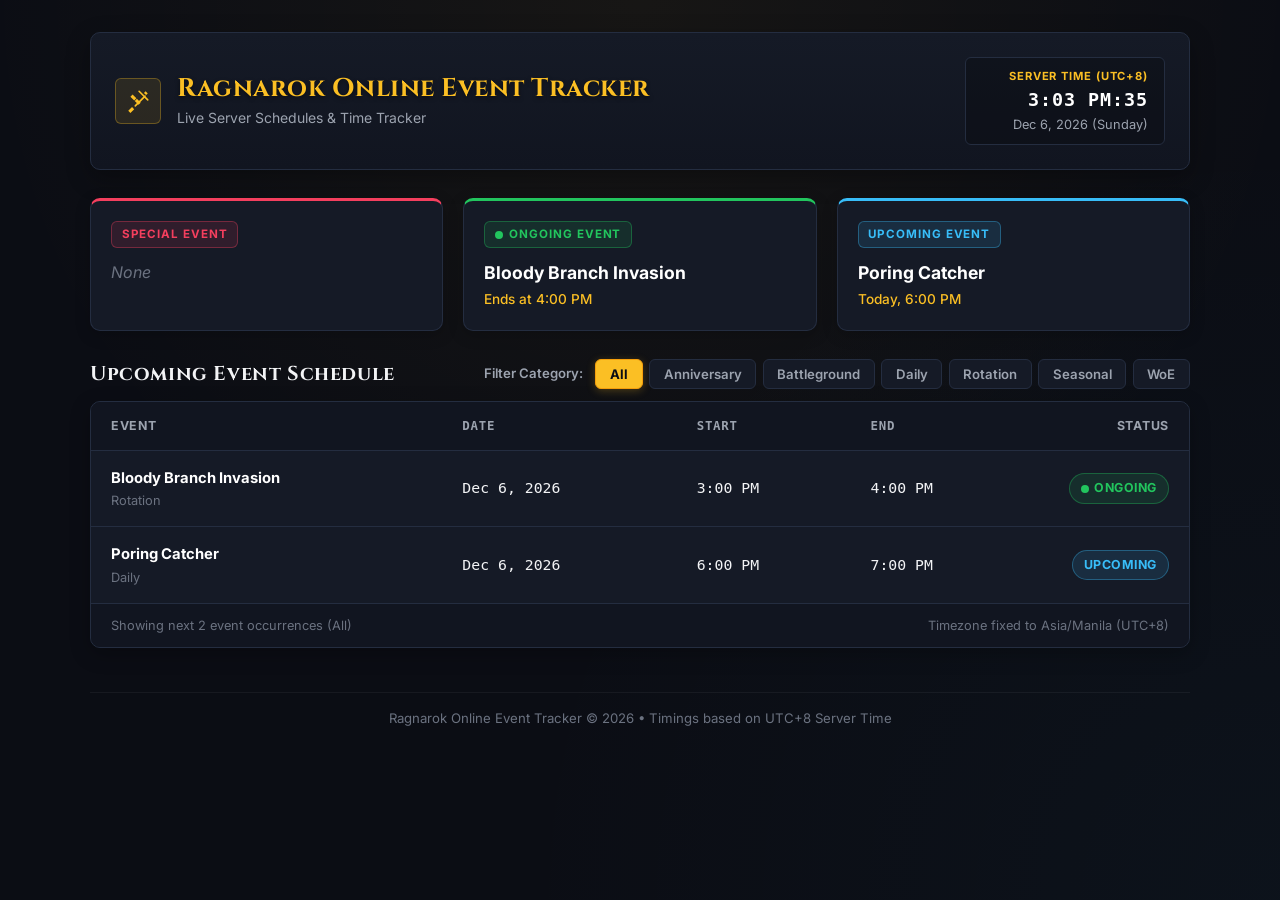
==== public/index.html @ a4b5ef9f "deploy: snapshot working tree" ====
<!DOCTYPE html>
<html lang="en">
<head>
  <meta charset="UTF-8">
  <meta name="viewport" content="width=device-width, initial-scale=1.0">
  <title>Ragnarok Online Event Tracker</title>
  <link rel="stylesheet" href="/style.css">
  <link rel="preconnect" href="https://fonts.googleapis.com">
  <link rel="preconnect" href="https://fonts.gstatic.com" crossorigin>
  <link href="https://fonts.googleapis.com/css2?family=Cinzel:wght@600;700;800&family=Inter:wght@400;500;600;700&display=swap" rel="stylesheet">
</head>
<body>
  <div class="app-container">
    <!-- Header Section -->
    <header class="header">
      <div class="header-content">
        <div class="header-brand">
          <div class="brand-icon">
            <svg viewBox="0 0 24 24" fill="currentColor" class="icon-sword">
              <path d="M14.5 13.5L11 10 9 12l3.5 3.5M10.5 9.5L7 6 5 8l3.5 3.5M19 3l-1.5 1.5 2 2L21 5l-2-2zM3 21l3.5-3.5 2 2L5 23 3 21z" />
              <path d="M18.5 7.5l-9 9M13 3l8 8" stroke="currentColor" stroke-width="1.5" stroke-linecap="round"/>
            </svg>
          </div>
          <div class="brand-text">
            <h1 class="site-title">Ragnarok Online Event Tracker</h1>
            <p class="site-subtitle">Live Server Schedules & Time Tracker</p>
          </div>
        </div>
        <div class="server-clock-card">
          <span class="clock-label">SERVER TIME (UTC+8)</span>
          <div class="clock-time" id="serverClock">--:--:-- --</div>
          <div class="clock-date" id="serverDate">--- --, ----</div>
        </div>
      </div>
    </header>

    <!-- Error Banner -->
    <div id="errorBanner" class="error-banner hidden">
      <div class="error-icon">⚠️</div>
      <div class="error-message" id="errorMessage">Unable to load event schedule. Please check events.json configuration.</div>
    </div>

    <!-- Top Status Section -->
    <section class="status-grid" aria-label="Event Status Overview">
      <!-- Special Event Card -->
      <div class="status-card card-special">
        <div class="card-header">
          <span class="card-badge badge-special">SPECIAL EVENT</span>
        </div>
        <div class="card-body" id="specialEventContent">
          <div class="status-value loading">Loading...</div>
        </div>
      </div>

      <!-- Ongoing Event Card -->
      <div class="status-card card-ongoing">
        <div class="card-header">
          <span class="card-badge badge-ongoing">
            <span class="pulse-dot"></span> ONGOING EVENT
          </span>
        </div>
        <div class="card-body" id="ongoingEventContent">
          <div class="status-value loading">Loading...</div>
        </div>
      </div>

      <!-- Upcoming Event Card -->
      <div class="status-card card-upcoming">
        <div class="card-header">
          <span class="card-badge badge-upcoming">UPCOMING EVENT</span>
        </div>
        <div class="card-body" id="upcomingEventContent">
          <div class="status-value loading">Loading...</div>
        </div>
      </div>
    </section>

    <!-- Main Content Section: Filters + Event Table -->
    <main class="main-content">
      <div class="section-header">
        <h2 class="section-title">Upcoming Event Schedule</h2>
        <div class="filter-wrapper">
          <span class="filter-label">Filter Category:</span>
          <div class="filter-container" id="categoryFilters">
            <button class="filter-btn active" data-category="All">All</button>
          </div>
        </div>
      </div>

      <!-- Table Wrapper for Responsiveness -->
      <div class="table-card">
        <div class="table-responsive">
          <table class="event-table">
            <thead>
              <tr>
                <th scope="col" class="col-event">Event</th>
                <th scope="col" class="col-date">Date</th>
                <th scope="col" class="col-time">Start</th>
                <th scope="col" class="col-time">End</th>
                <th scope="col" class="col-status">Status</th>
              </tr>
            </thead>
            <tbody id="eventTableBody">
              <tr>
                <td colspan="5" class="table-loading">Loading schedule data...</td>
              </tr>
            </tbody>
          </table>
        </div>
        <div class="table-footer">
          <span class="table-info" id="tableCountInfo">Showing upcoming events</span>
          <span class="timezone-note">Timezone fixed to Asia/Manila (UTC+8)</span>
        </div>
      </div>
    </main>

    <!-- Footer -->
    <footer class="footer">
      <p>Ragnarok Online Event Tracker &copy; 2026 &bull; Timings based on UTC+8 Server Time</p>
    </footer>
  </div>

  <script src="/script.js"></script>
</body>
</html>
---- style.css ----
/* Ragnarok Online Event Tracker Styling */
:root {
  --bg-dark: #0b0d14;
  --bg-card: #151a26;
  --bg-card-alt: #111520;
  --bg-card-hover: #1d2434;
  --border-color: #242d40;
  --border-color-light: rgba(255, 255, 255, 0.1);
  
  --text-primary: #f3f4f6;
  --text-secondary: #9ca3af;
  --text-muted: #6b7280;

  --color-gold: #fbbf24;
  --color-amber: #f59e0b;
  --color-green: #22c55e;
  --color-green-bg: rgba(34, 197, 94, 0.12);
  --color-green-border: rgba(34, 197, 94, 0.35);
  
  --color-blue: #38bdf8;
  --color-blue-bg: rgba(56, 189, 248, 0.12);
  --color-blue-border: rgba(56, 189, 248, 0.35);

  --color-purple: #c084fc;
  --color-pink: #f43f5e;
  --color-pink-bg: rgba(244, 63, 94, 0.12);
  --color-pink-border: rgba(244, 63, 94, 0.35);

  --font-heading: 'Cinzel', serif;
  --font-body: 'Inter', system-ui, -apple-system, sans-serif;

  --radius-sm: 6px;
  --radius-md: 10px;
  --radius-lg: 14px;
}

* {
  box-sizing: border-box;
  margin: 0;
  padding: 0;
}

body {
  background-color: var(--bg-dark);
  background-image: 
    radial-gradient(circle at 50% 0%, rgba(251, 191, 36, 0.05) 0%, transparent 60%),
    radial-gradient(circle at 100% 100%, rgba(56, 189, 248, 0.03) 0%, transparent 50%);
  color: var(--text-primary);
  font-family: var(--font-body);
  font-size: 15px;
  line-height: 1.5;
  min-height: 100vh;
  padding: 2rem 1rem;
}

.app-container {
  max-width: 1100px;
  margin: 0 auto;
  display: flex;
  flex-direction: column;
  gap: 1.75rem;
}

/* Header */
.header {
  background: linear-gradient(180deg, var(--bg-card) 0%, var(--bg-card-alt) 100%);
  border: 1px solid var(--border-color);
  border-radius: var(--radius-md);
  padding: 1.5rem;
  box-shadow: 0 8px 24px rgba(0, 0, 0, 0.3);
}

.header-content {
  display: flex;
  justify-content: space-between;
  align-items: center;
  flex-wrap: wrap;
  gap: 1.25rem;
}

.header-brand {
  display: flex;
  align-items: center;
  gap: 1rem;
}

.brand-icon {
  width: 46px;
  height: 46px;
  background: rgba(251, 191, 36, 0.1);
  border: 1px solid rgba(251, 191, 36, 0.3);
  border-radius: var(--radius-sm);
  display: flex;
  align-items: center;
  justify-content: center;
  color: var(--color-gold);
  flex-shrink: 0;
}

.icon-sword {
  width: 26px;
  height: 26px;
}

.site-title {
  font-family: var(--font-heading);
  font-size: 1.6rem;
  font-weight: 700;
  color: var(--color-gold);
  letter-spacing: 0.02em;
  text-shadow: 0 2px 4px rgba(0,0,0,0.5);
  line-height: 1.2;
}

.site-subtitle {
  color: var(--text-secondary);
  font-size: 0.875rem;
  margin-top: 0.2rem;
}

.server-clock-card {
  background: rgba(0, 0, 0, 0.25);
  border: 1px solid var(--border-color);
  border-radius: var(--radius-sm);
  padding: 0.6rem 1rem;
  text-align: right;
  min-width: 200px;
}

.clock-label {
  font-size: 0.7rem;
  font-weight: 700;
  letter-spacing: 0.08em;
  color: var(--color-gold);
  display: block;
}

.clock-time {
  font-family: monospace;
  font-size: 1.15rem;
  font-weight: 700;
  color: #ffffff;
  letter-spacing: 0.05em;
  margin: 0.1rem 0;
}

.clock-date {
  font-size: 0.8rem;
  color: var(--text-secondary);
}

/* Error Banner */
.error-banner {
  background: rgba(239, 68, 68, 0.15);
  border: 1px solid rgba(239, 68, 68, 0.4);
  border-radius: var(--radius-sm);
  padding: 1rem 1.25rem;
  display: flex;
  align-items: center;
  gap: 0.75rem;
  color: #fca5a5;
}

.error-banner.hidden {
  display: none;
}

.error-icon {
  font-size: 1.25rem;
}

/* Status Cards Grid */
.status-grid {
  display: grid;
  grid-template-columns: repeat(3, 1fr);
  gap: 1.25rem;
}

.status-card {
  background: var(--bg-card);
  border: 1px solid var(--border-color);
  border-radius: var(--radius-md);
  padding: 1.25rem;
  display: flex;
  flex-direction: column;
  gap: 0.75rem;
  transition: transform 0.2s ease, border-color 0.2s ease;
  box-shadow: 0 4px 16px rgba(0, 0, 0, 0.2);
}

.status-card:hover {
  border-color: rgba(255, 255, 255, 0.2);
}

.card-special {
  border-top: 3px solid var(--color-pink);
}

.card-ongoing {
  border-top: 3px solid var(--color-green);
}

.card-upcoming {
  border-top: 3px solid var(--color-blue);
}

.card-header {
  display: flex;
  align-items: center;
  justify-content: space-between;
}

.card-badge {
  font-size: 0.725rem;
  font-weight: 700;
  letter-spacing: 0.08em;
  padding: 0.25rem 0.6rem;
  border-radius: var(--radius-sm);
  display: inline-flex;
  align-items: center;
  gap: 0.4rem;
  text-transform: uppercase;
}

.badge-special {
  background: var(--color-pink-bg);
  border: 1px solid var(--color-pink-border);
  color: var(--color-pink);
}

.badge-ongoing {
  background: var(--color-green-bg);
  border: 1px solid var(--color-green-border);
  color: var(--color-green);
}

.badge-upcoming {
  background: var(--color-blue-bg);
  border: 1px solid var(--color-blue-border);
  color: var(--color-blue);
}

/* Pulse Animation for Ongoing */
.pulse-dot {
  width: 8px;
  height: 8px;
  background-color: var(--color-green);
  border-radius: 50%;
  display: inline-block;
  box-shadow: 0 0 0 rgba(34, 197, 94, 0.4);
  animation: pulse 1.6s infinite;
}

@keyframes pulse {
  0% {
    box-shadow: 0 0 0 0 rgba(34, 197, 94, 0.7);
  }
  70% {
    box-shadow: 0 0 0 8px rgba(34, 197, 94, 0);
  }
  100% {
    box-shadow: 0 0 0 0 rgba(34, 197, 94, 0);
  }
}

.card-body {
  display: flex;
  flex-direction: column;
  gap: 0.5rem;
}

.status-item {
  display: flex;
  flex-direction: column;
  padding-bottom: 0.4rem;
  border-bottom: 1px dashed rgba(255, 255, 255, 0.08);
}

.status-item:last-child {
  padding-bottom: 0;
  border-bottom: none;
}

.event-name {
  font-size: 1.1rem;
  font-weight: 700;
  color: #ffffff;
}

.event-subtext {
  font-size: 0.85rem;
  color: var(--color-gold);
  font-weight: 500;
  margin-top: 0.15rem;
}

.status-none {
  font-size: 1rem;
  color: var(--text-muted);
  font-style: italic;
}

/* Section Header & Filters */
.section-header {
  display: flex;
  justify-content: space-between;
  align-items: center;
  flex-wrap: wrap;
  gap: 1rem;
  margin-bottom: 0.75rem;
}

.section-title {
  font-family: var(--font-heading);
  font-size: 1.25rem;
  font-weight: 700;
  color: var(--text-primary);
  letter-spacing: 0.03em;
}

.filter-wrapper {
  display: flex;
  align-items: center;
  gap: 0.75rem;
  flex-wrap: wrap;
}

.filter-label {
  font-size: 0.825rem;
  color: var(--text-secondary);
  font-weight: 600;
}

.filter-container {
  display: flex;
  gap: 0.4rem;
  flex-wrap: wrap;
}

.filter-btn {
  background: var(--bg-card);
  border: 1px solid var(--border-color);
  color: var(--text-secondary);
  font-family: var(--font-body);
  font-size: 0.825rem;
  font-weight: 600;
  padding: 0.4rem 0.85rem;
  border-radius: var(--radius-sm);
  cursor: pointer;
  transition: all 0.2s ease;
}

.filter-btn:hover {
  background: var(--bg-card-hover);
  color: #ffffff;
  border-color: rgba(255, 255, 255, 0.2);
}

.filter-btn.active {
  background: var(--color-gold);
  color: #0b0d14;
  border-color: var(--color-amber);
  font-weight: 700;
  box-shadow: 0 2px 8px rgba(251, 191, 36, 0.25);
}

/* Table Card */
.table-card {
  background: var(--bg-card);
  border: 1px solid var(--border-color);
  border-radius: var(--radius-md);
  overflow: hidden;
  box-shadow: 0 6px 20px rgba(0, 0, 0, 0.25);
}

.table-responsive {
  width: 100%;
  overflow-x: auto;
  -webkit-overflow-scrolling: touch;
}

.event-table {
  width: 100%;
  border-collapse: collapse;
  text-align: left;
}

.event-table th {
  background-color: var(--bg-card-alt);
  color: var(--text-secondary);
  font-size: 0.775rem;
  font-weight: 700;
  text-transform: uppercase;
  letter-spacing: 0.06em;
  padding: 0.9rem 1.25rem;
  border-bottom: 1px solid var(--border-color);
}

.event-table td {
  padding: 1rem 1.25rem;
  border-bottom: 1px solid var(--border-color);
  font-size: 0.925rem;
  vertical-align: middle;
}

.event-table tbody tr {
  transition: background-color 0.15s ease;
}

.event-table tbody tr:hover {
  background-color: var(--bg-card-hover);
}

.event-table tbody tr:last-child td {
  border-bottom: none;
}

.col-event {
  font-weight: 700;
  color: #ffffff;
  width: 32%;
}

.col-category {
  font-size: 0.8rem;
  color: var(--text-muted);
  font-weight: normal;
  display: block;
  margin-top: 0.15rem;
}

.col-date, .col-time {
  font-family: monospace;
  font-size: 0.9rem;
  color: var(--text-primary);
}

.col-status {
  text-align: right;
  width: 15%;
}

.event-table th.col-status {
  text-align: right;
}

/* Status Badges in Table */
.status-pill {
  display: inline-flex;
  align-items: center;
  gap: 0.35rem;
  font-size: 0.775rem;
  font-weight: 700;
  padding: 0.3rem 0.7rem;
  border-radius: 20px;
  text-transform: uppercase;
  letter-spacing: 0.04em;
}

.status-pill.ongoing {
  background: var(--color-green-bg);
  border: 1px solid var(--color-green-border);
  color: var(--color-green);
}

.status-pill.upcoming {
  background: var(--color-blue-bg);
  border: 1px solid var(--color-blue-border);
  color: var(--color-blue);
}

.table-loading, .table-empty {
  text-align: center;
  color: var(--text-muted);
  padding: 2.5rem 1rem !important;
  font-style: italic;
}

.table-footer {
  background: var(--bg-card-alt);
  padding: 0.75rem 1.25rem;
  display: flex;
  justify-content: space-between;
  align-items: center;
  font-size: 0.8rem;
  color: var(--text-muted);
  border-top: 1px solid var(--border-color);
  flex-wrap: wrap;
  gap: 0.5rem;
}

/* Footer */
.footer {
  text-align: center;
  color: var(--text-muted);
  font-size: 0.825rem;
  margin-top: 1rem;
  padding-top: 1rem;
  border-top: 1px solid rgba(255, 255, 255, 0.05);
}

/* Responsive Rules */
@media (max-width: 880px) {
  .status-grid {
    grid-template-columns: 1fr;
  }

  .header-content {
    flex-direction: column;
    align-items: flex-start;
  }

  .server-clock-card {
    text-align: left;
    width: 100%;
  }

  .section-header {
    flex-direction: column;
    align-items: flex-start;
  }
}

@media (max-width: 600px) {
  body {
    padding: 1rem 0.5rem;
  }

  .site-title {
    font-size: 1.35rem;
  }

  .event-table th, .event-table td {
    padding: 0.75rem 0.85rem;
  }

  .col-event {
    width: 35%;
  }
}
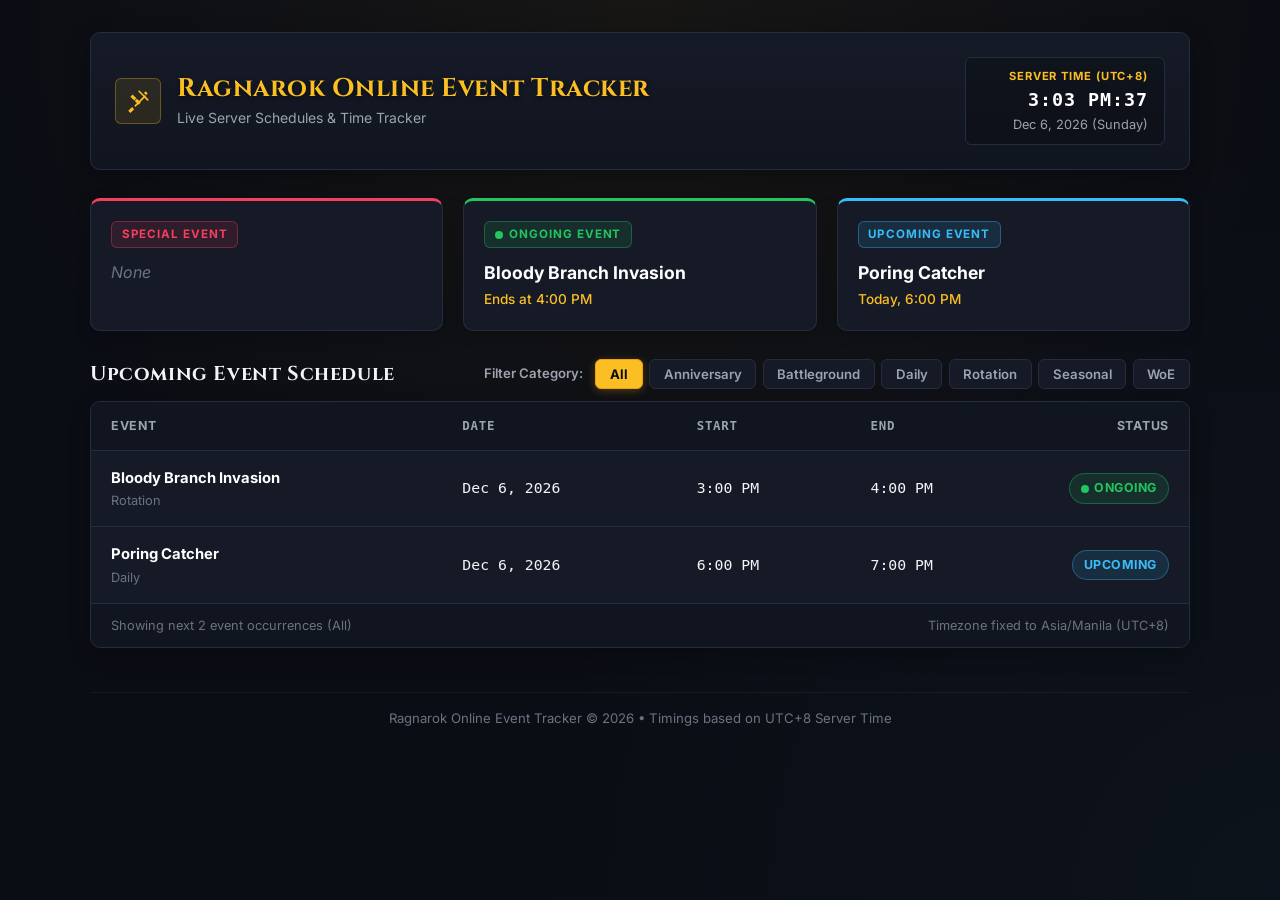
==== commit c4dd8b6a: "chore: think turn changes" ====
--- a/public/index.html
+++ b/public/index.html
@@ -4,6 +4,7 @@
   <meta charset="UTF-8">
   <meta name="viewport" content="width=device-width, initial-scale=1.0">
   <title>Ragnarok Online Event Tracker</title>
+  <link rel="icon" href="data:image/svg+xml,<svg xmlns=%22http://www.w3.org/2000/svg%22 viewBox=%220 0 100 100%22><text y=%22.9em%22 font-size=%2290%22>⚔️</text></svg>">
   <link rel="stylesheet" href="/style.css">
   <link rel="preconnect" href="https://fonts.googleapis.com">
   <link rel="preconnect" href="https://fonts.gstatic.com" crossorigin>
